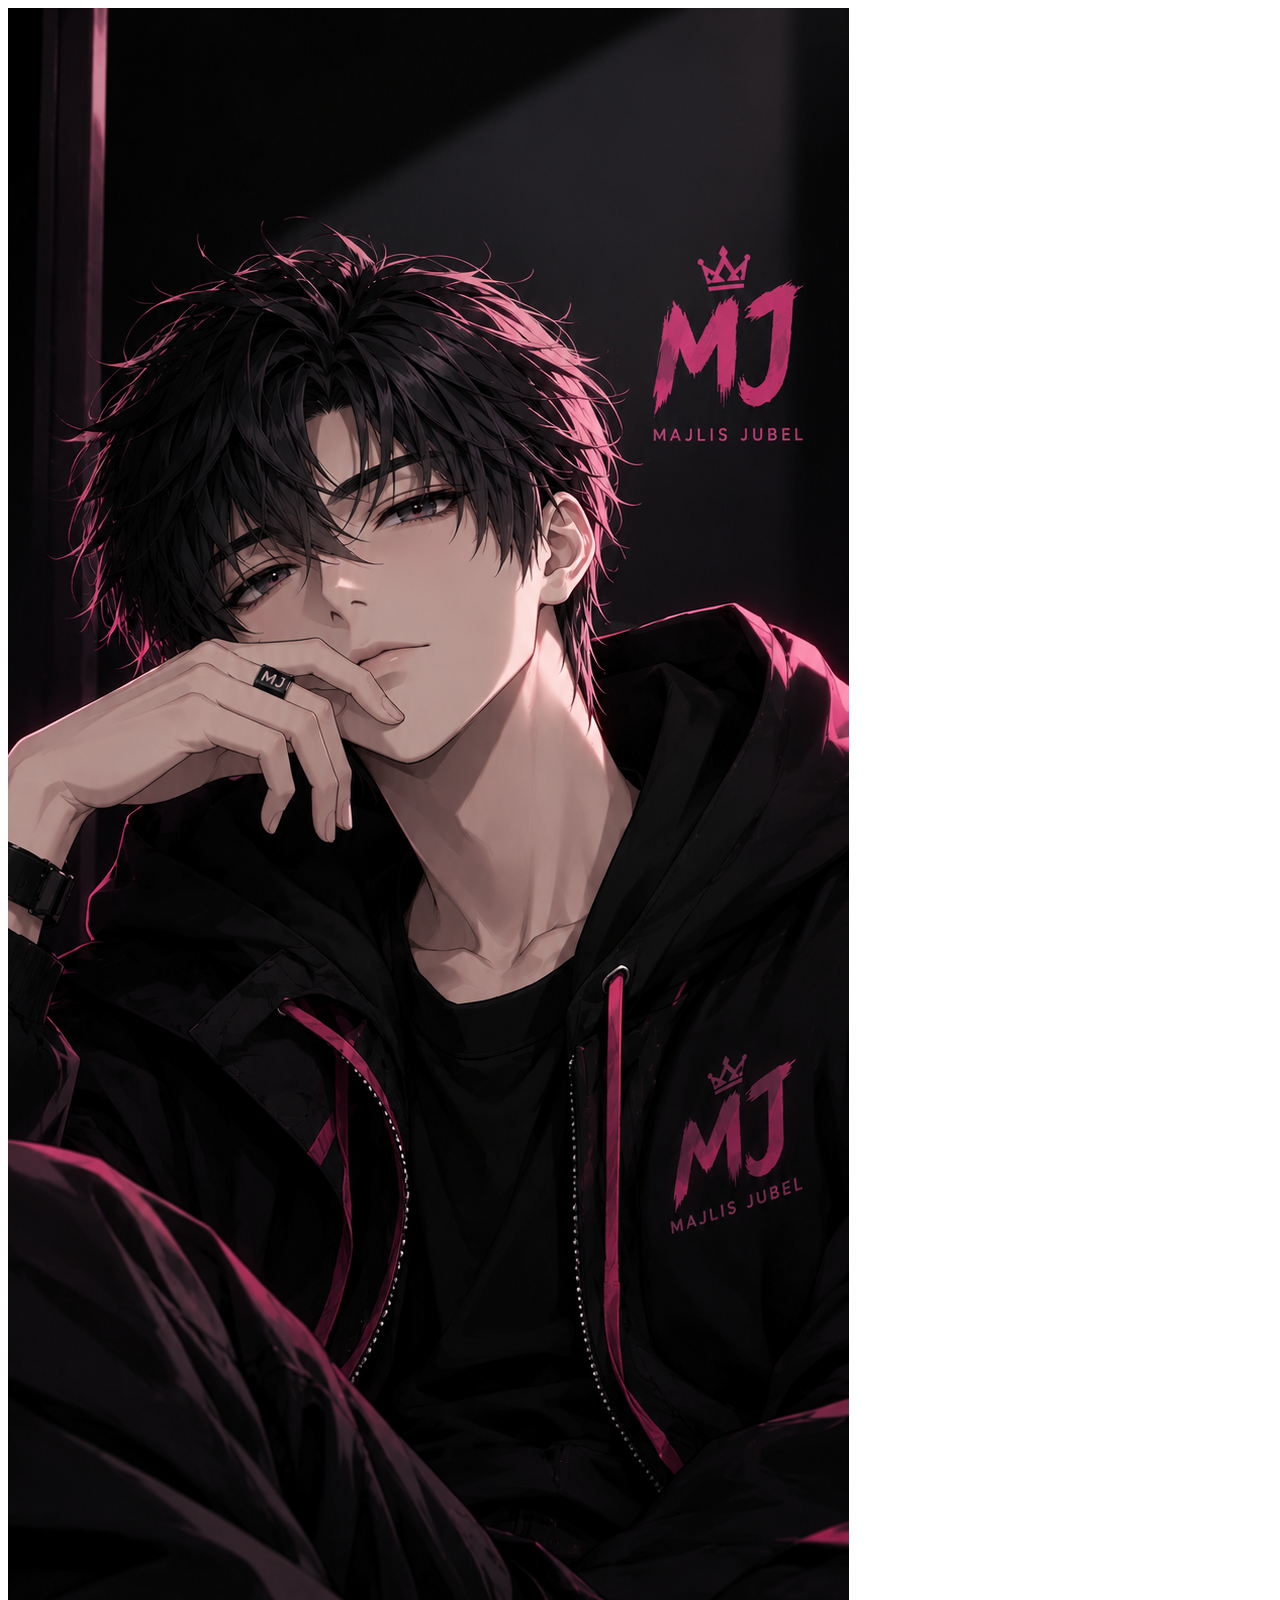
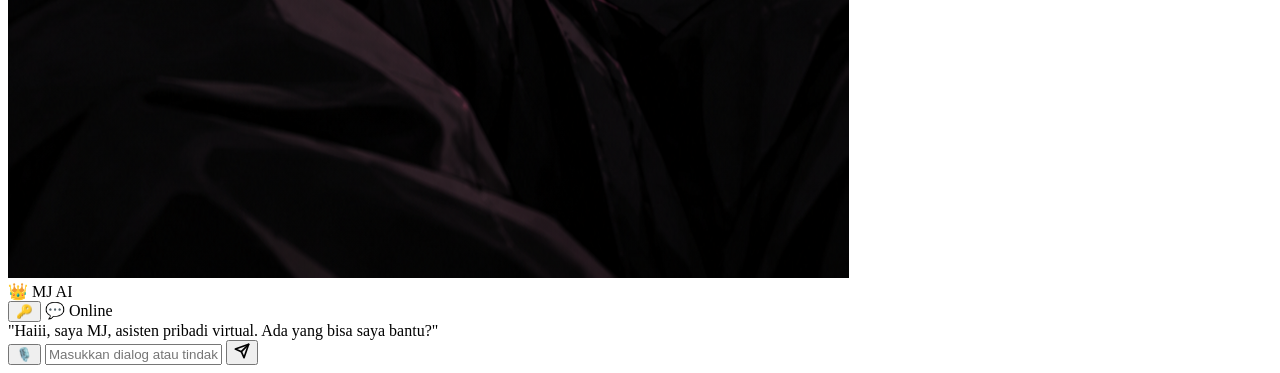
==== index.html @ 2cbb90b8 "Refactor index.html by removing inline styles and scripts Removed extensive inline CSS and JavaScrip" ====
<!DOCTYPE html>
<html lang="id">
<head>
<meta charset="UTF-8">
<meta name="viewport" content="width=device-width, initial-scale=1.0, maximum-scale=1.0, user-scalable=no">
<meta name="theme-color" content="#050203">
<title>MJ AI - Visual Novel Mode</title>
<link rel="stylesheet" href="./style.css">
</head>
<body>

<main>
  <!-- Stage Karakter Sprite di Background -->
  <div class="vn-stage">
    <img id="mj-sprite" class="mj-sprite" src="./netral.png" alt="MJ Character">
  </div>

  <!-- Bar Atas -->
  <div class="vn-top-bar">
    <div>
      👑 <span class="vn-badge">MJ AI</span>
    </div>
    <div class="vn-status-group">
      <button class="vn-icon-btn" id="key-btn" title="Verifikasi Identitas Tuan">🔑</button>
      <span>💬 <span id="status">Online</span></span>
    </div>
  </div>

  <!-- Area Kotak Dialog VN Melayang Transparan -->
  <div id="chat-container">
    <div class="vn-dialogue">
      "Haiii, saya MJ, asisten pribadi virtual. Ada yang bisa saya bantu?"
    </div>
  </div>

  <!-- Panel Input Bawah -->
  <div class="vn-input-panel">
    <button class="vn-icon-btn" id="mic" title="Bicara lewat Suara">🎙️</button>
    <input id="cmd" placeholder="Masukkan dialog atau tindakan berikutnya..." autocomplete="off">
    <button class="vn-send-btn" id="send">
      <svg width="16" height="16" viewBox="0 0 24 24" fill="none" stroke="currentColor" stroke-width="2.5" stroke-linecap="round" stroke-linejoin="round"><line x1="22" y1="2" x2="11" y2="13"></line><polygon points="22 2 15 22 11 13 2 9 22 2"></polygon></svg>
    </button>
  </div>
</main>

<script src="./script.js"></script>
</body>
</html>
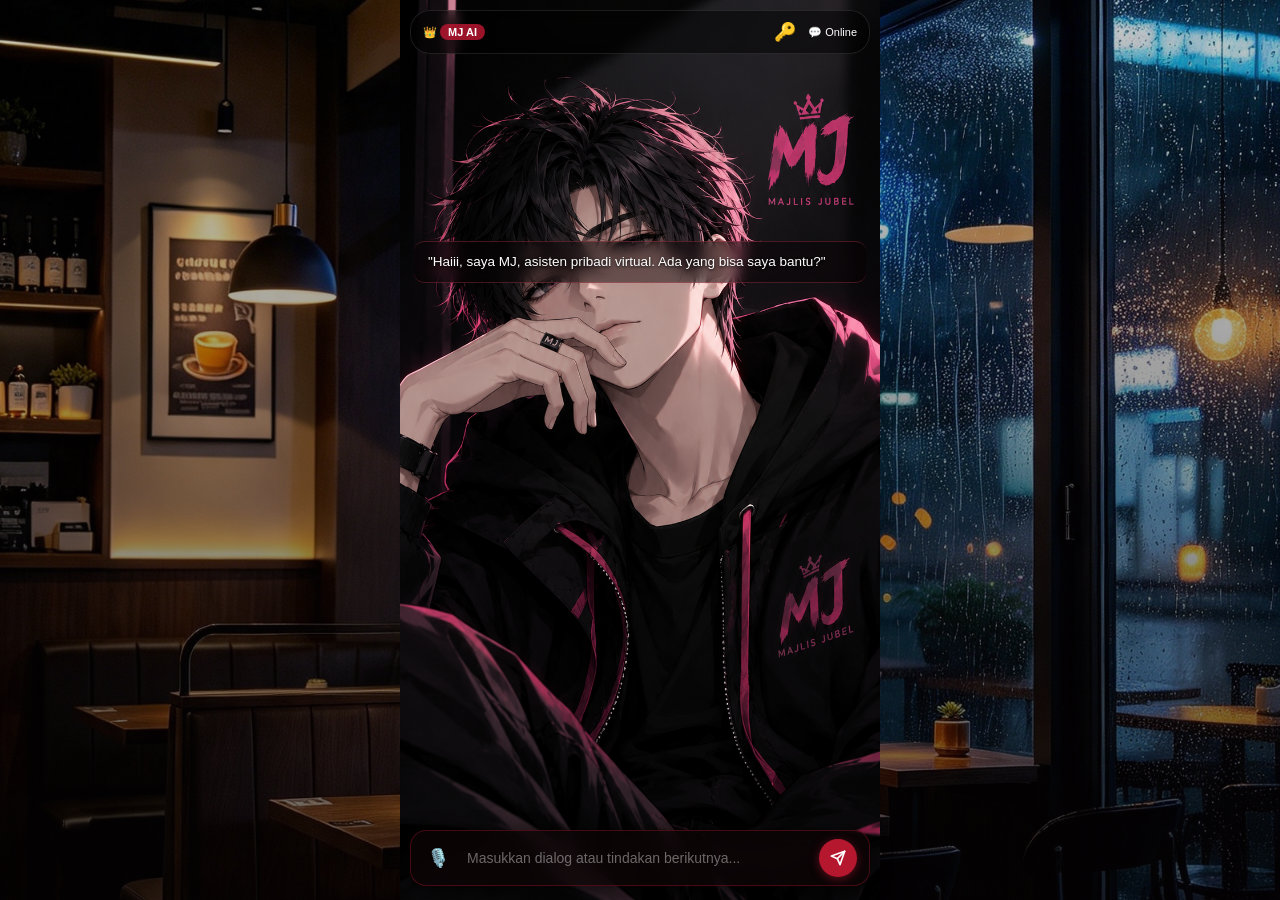
==== commit 65c762e2: "Add versioning to CSS and JS file links" ====
--- a/index.html
+++ b/index.html
@@ -5,7 +5,7 @@
 <meta name="viewport" content="width=device-width, initial-scale=1.0, maximum-scale=1.0, user-scalable=no">
 <meta name="theme-color" content="#050203">
 <title>MJ AI - Visual Novel Mode</title>
-<link rel="stylesheet" href="./style.css">
+<link rel="stylesheet" href="./style.css?v=2">
 </head>
 <body>
 
@@ -43,6 +43,6 @@
   </div>
 </main>
 
-<script src="./script.js"></script>
+<script src="./script.js?v=2"></script>
 </body>
 </html>
--- a/style.css
+++ b/style.css
@@ -0,0 +1,215 @@
+* { box-sizing: border-box; margin: 0; padding: 0; }
+html, body {
+  height: 100%;
+  background-color: #050203;
+  /* Background Kafe Malam */
+  background-image: linear-gradient(rgba(5, 2, 3, 0.2), rgba(5, 2, 3, 0.6)), url('./1792329882709.png');
+  background-size: cover;
+  background-position: center;
+  background-attachment: fixed;
+  color: #ffffff;
+  font-family: -apple-system, BlinkMacSystemFont, "Segoe UI", Roboto, Helvetica, Arial, sans-serif;
+  overflow: hidden;
+}
+
+main {
+  width: 100%;
+  max-width: 480px;
+  height: 100%;
+  margin: 0 auto;
+  display: flex;
+  flex-direction: column;
+  justify-content: space-between;
+  padding: 10px;
+  position: relative;
+}
+
+/* Status Bar Atas ala VN */
+.vn-top-bar {
+  display: flex;
+  gap: 10px;
+  align-items: center;
+  justify-content: space-between;
+  width: 100%;
+  font-size: 11px;
+  background: rgba(0, 0, 0, 0.5);
+  backdrop-filter: blur(6px);
+  padding: 6px 12px;
+  border-radius: 20px;
+  border: 1px solid rgba(255, 255, 255, 0.1);
+  flex-shrink: 0;
+  z-index: 20;
+}
+.vn-badge {
+  background: rgba(181, 23, 47, 0.85);
+  padding: 2px 8px;
+  border-radius: 10px;
+  font-weight: bold;
+}
+
+.vn-status-group {
+  display: flex;
+  align-items: center;
+  gap: 8px;
+}
+
+/* Stage Karakter Sprite di Background Full Layar */
+.vn-stage {
+  position: absolute;
+  top: 0;
+  left: 0;
+  right: 0;
+  bottom: 0;
+  display: flex;
+  justify-content: center;
+  align-items: center;
+  overflow: hidden;
+  z-index: 1;
+  pointer-events: none;
+}
+
+.mj-sprite {
+  width: 100%;
+  height: 100%;
+  object-fit: cover;
+  object-position: center 25%;
+  transition: opacity 0.3s ease-in-out, transform 0.3s ease-in-out;
+  animation: breathing 4s ease-in-out infinite alternate;
+}
+
+@keyframes breathing {
+  0% { transform: scale(1); }
+  100% { transform: scale(1.02); }
+}
+
+/* Area Chat / Dialog Melayang Transparan di atas Karakter */
+#chat-container {
+  flex: 1;
+  max-height: 52vh;
+  overflow-y: auto;
+  display: flex;
+  flex-direction: column;
+  justify-content: flex-start;
+  gap: 8px;
+  padding: 10px 4px;
+  scroll-behavior: smooth;
+  -webkit-overflow-scrolling: touch;
+  z-index: 15;
+  margin-top: 45px;
+}
+
+.vn-dialogue {
+  background: rgba(10, 3, 5, 0.45);
+  backdrop-filter: blur(6px);
+  border-top: 1px solid rgba(255, 77, 102, 0.25);
+  border-bottom: 1px solid rgba(255, 77, 102, 0.25);
+  border-radius: 10px;
+  padding: 10px 14px;
+  font-size: 13.5px;
+  line-height: 1.5;
+  color: #ffffff;
+  text-shadow: 0 1px 3px rgba(0, 0, 0, 0.9);
+  animation: fadeIn 0.3s ease-in-out;
+  word-wrap: break-word;
+}
+
+.vn-dialogue.user-action {
+  background: rgba(181, 23, 47, 0.35);
+  border-color: rgba(255, 51, 75, 0.4);
+  color: #ffccd5;
+  font-style: italic;
+  text-align: right;
+  border-radius: 8px;
+  border-top: none;
+  border-bottom: none;
+}
+
+/* Tombol Putar Ulang Suara */
+.audio-play-btn {
+  display: inline-block;
+  margin-left: 6px;
+  background: rgba(181, 23, 47, 0.85);
+  border: 1px solid rgba(255, 255, 255, 0.3);
+  color: #fff;
+  border-radius: 50%;
+  width: 22px;
+  height: 22px;
+  font-size: 11px;
+  cursor: pointer;
+  vertical-align: middle;
+}
+
+@keyframes fadeIn {
+  from { opacity: 0; transform: translateY(6px); }
+  to { opacity: 1; transform: translateY(0); }
+}
+
+/* Panel Input Bawah */
+.vn-input-panel {
+  background: rgba(12, 4, 6, 0.75);
+  backdrop-filter: blur(10px);
+  border: 1px solid rgba(181, 23, 47, 0.35);
+  border-radius: 16px;
+  padding: 8px 12px;
+  display: flex;
+  align-items: center;
+  gap: 8px;
+  box-shadow: 0 4px 20px rgba(0, 0, 0, 0.7);
+  flex-shrink: 0;
+  z-index: 20;
+  margin-bottom: 4px;
+}
+
+.vn-input-panel input {
+  flex: 1;
+  background: transparent;
+  border: none;
+  color: #fff;
+  font-size: 14px;
+  outline: none;
+  padding: 6px;
+}
+.vn-input-panel input::placeholder {
+  color: rgba(255, 255, 255, 0.4);
+}
+
+.vn-send-btn {
+  background: #b5172f;
+  border: none;
+  width: 38px;
+  height: 38px;
+  border-radius: 50%;
+  display: grid;
+  place-items: center;
+  color: white;
+  cursor: pointer;
+  box-shadow: 0 2px 10px rgba(181, 23, 47, 0.5);
+  flex-shrink: 0;
+}
+.vn-send-btn:disabled { opacity: 0.4; }
+
+.vn-icon-btn {
+  background: transparent;
+  border: none;
+  color: #d1a3a8;
+  font-size: 18px;
+  cursor: pointer;
+  padding: 4px;
+  transition: transform 0.2s, color 0.2s;
+}
+
+.vn-icon-btn.active {
+  color: #ff4d66;
+}
+
+.vn-icon-btn.recording {
+  color: #ff4d66;
+  transform: scale(1.2);
+  animation: pulse 1s infinite alternate;
+}
+
+@keyframes pulse {
+  from { opacity: 0.6; }
+  to { opacity: 1; }
+  }
+  
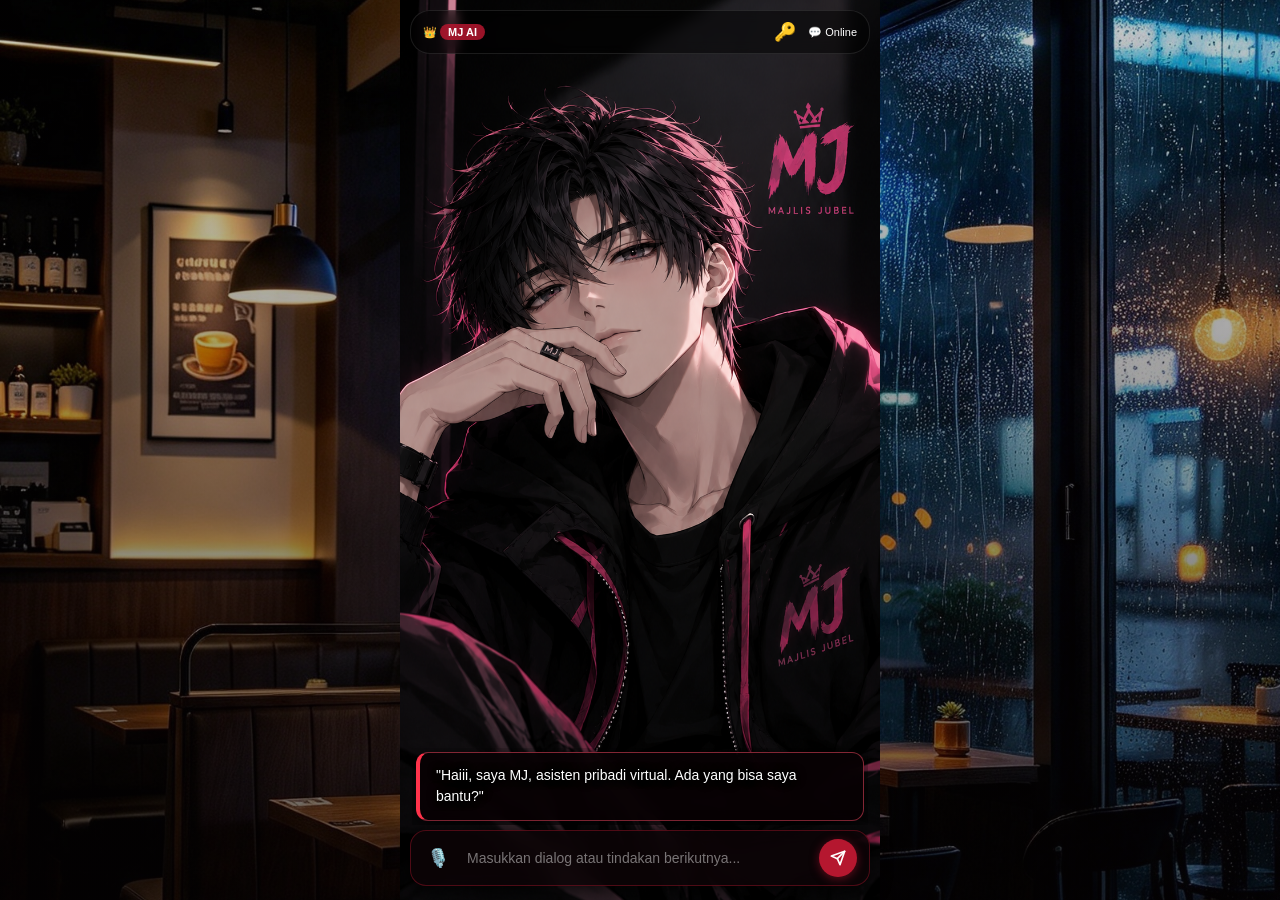
==== commit 603edb26: "Update CSS and JS version references Updated stylesheet and script version references in index.html." ====
--- a/index.html
+++ b/index.html
@@ -5,7 +5,7 @@
 <meta name="viewport" content="width=device-width, initial-scale=1.0, maximum-scale=1.0, user-scalable=no">
 <meta name="theme-color" content="#050203">
 <title>MJ AI - Visual Novel Mode</title>
-<link rel="stylesheet" href="./style.css?v=2">
+<link rel="stylesheet" href="./style.css?v=5">
 </head>
 <body>
 
@@ -43,6 +43,6 @@
   </div>
 </main>
 
-<script src="./script.js?v=2"></script>
+<script src="./script.js?v=5"></script>
 </body>
 </html>
--- a/style.css
+++ b/style.css
@@ -1,4 +1,9 @@
-* { box-sizing: border-box; margin: 0; padding: 0; }
+* { 
+  box-sizing: border-box; 
+  margin: 0; 
+  padding: 0; 
+}
+
 html, body {
   height: 100%;
   background-color: #050203;
@@ -40,6 +45,7 @@
   flex-shrink: 0;
   z-index: 20;
 }
+
 .vn-badge {
   background: rgba(181, 23, 47, 0.85);
   padding: 2px 8px;
@@ -72,7 +78,7 @@
   width: 100%;
   height: 100%;
   object-fit: cover;
-  object-position: center 25%;
+  object-position: center 20%;
   transition: opacity 0.3s ease-in-out, transform 0.3s ease-in-out;
   animation: breathing 4s ease-in-out infinite alternate;
 }
@@ -82,59 +88,76 @@
   100% { transform: scale(1.02); }
 }
 
-/* Area Chat / Dialog Melayang Transparan di atas Karakter */
+/* KOTAK CHAT / CONTAINER DIALOG DI BAWAH (PERSIS REFERENSI VN) */
 #chat-container {
-  flex: 1;
-  max-height: 52vh;
+  position: absolute;
+  bottom: 75px;
+  left: 12px;
+  right: 12px;
+  max-height: 38vh;
   overflow-y: auto;
   display: flex;
   flex-direction: column;
-  justify-content: flex-start;
+  justify-content: flex-end;
   gap: 8px;
-  padding: 10px 4px;
+  padding: 4px;
   scroll-behavior: smooth;
   -webkit-overflow-scrolling: touch;
   z-index: 15;
-  margin-top: 45px;
-}
-
+}
+
+#chat-container::-webkit-scrollbar {
+  width: 3px;
+}
+#chat-container::-webkit-scrollbar-thumb {
+  background: rgba(255, 255, 255, 0.2);
+  border-radius: 4px;
+}
+
+/* KOTAK DIALOG UTAMA (Teks Tajam & Jelas Tanpa Menutupi Wajah) */
 .vn-dialogue {
-  background: rgba(10, 3, 5, 0.45);
-  backdrop-filter: blur(6px);
-  border-top: 1px solid rgba(255, 77, 102, 0.25);
-  border-bottom: 1px solid rgba(255, 77, 102, 0.25);
-  border-radius: 10px;
-  padding: 10px 14px;
-  font-size: 13.5px;
-  line-height: 1.5;
+  background: rgba(8, 2, 4, 0.9);
+  backdrop-filter: blur(8px);
+  border: 1px solid rgba(255, 77, 102, 0.5);
+  border-left: 4px solid #ff334b;
+  border-radius: 12px;
+  padding: 12px 16px;
+  font-size: 14px;
+  line-height: 1.55;
   color: #ffffff;
-  text-shadow: 0 1px 3px rgba(0, 0, 0, 0.9);
+  /* Ketajaman teks ditingkatkan agar sangat kontras dan mudah dibaca */
+  text-shadow: 0 2px 4px rgba(0, 0, 0, 1), 0 0 10px rgba(0, 0, 0, 0.8);
+  font-weight: 500;
   animation: fadeIn 0.3s ease-in-out;
-  word-wrap: break-word;
+  word-break: break-word;
+  box-shadow: 0 8px 24px rgba(0, 0, 0, 0.85);
+  width: 100%;
 }
 
 .vn-dialogue.user-action {
-  background: rgba(181, 23, 47, 0.35);
-  border-color: rgba(255, 51, 75, 0.4);
+  background: rgba(181, 23, 47, 0.7);
+  border: 1px solid rgba(255, 51, 75, 0.9);
+  border-left: 1px solid rgba(255, 51, 75, 0.9);
+  border-right: 4px solid #ff4d66;
   color: #ffccd5;
   font-style: italic;
   text-align: right;
-  border-radius: 8px;
-  border-top: none;
-  border-bottom: none;
+  align-self: flex-end;
+  max-width: 85%;
+  border-radius: 12px;
 }
 
 /* Tombol Putar Ulang Suara */
 .audio-play-btn {
   display: inline-block;
-  margin-left: 6px;
+  margin-left: 8px;
   background: rgba(181, 23, 47, 0.85);
   border: 1px solid rgba(255, 255, 255, 0.3);
   color: #fff;
   border-radius: 50%;
-  width: 22px;
-  height: 22px;
-  font-size: 11px;
+  width: 24px;
+  height: 24px;
+  font-size: 12px;
   cursor: pointer;
   vertical-align: middle;
 }
@@ -146,15 +169,15 @@
 
 /* Panel Input Bawah */
 .vn-input-panel {
-  background: rgba(12, 4, 6, 0.75);
+  background: rgba(12, 4, 6, 0.85);
   backdrop-filter: blur(10px);
-  border: 1px solid rgba(181, 23, 47, 0.35);
+  border: 1px solid rgba(181, 23, 47, 0.4);
   border-radius: 16px;
   padding: 8px 12px;
   display: flex;
   align-items: center;
   gap: 8px;
-  box-shadow: 0 4px 20px rgba(0, 0, 0, 0.7);
+  box-shadow: 0 4px 20px rgba(0, 0, 0, 0.8);
   flex-shrink: 0;
   z-index: 20;
   margin-bottom: 4px;
@@ -169,8 +192,9 @@
   outline: none;
   padding: 6px;
 }
+
 .vn-input-panel input::placeholder {
-  color: rgba(255, 255, 255, 0.4);
+  color: rgba(255, 255, 255, 0.45);
 }
 
 .vn-send-btn {
@@ -186,6 +210,7 @@
   box-shadow: 0 2px 10px rgba(181, 23, 47, 0.5);
   flex-shrink: 0;
 }
+
 .vn-send-btn:disabled { opacity: 0.4; }
 
 .vn-icon-btn {
@@ -211,5 +236,4 @@
 @keyframes pulse {
   from { opacity: 0.6; }
   to { opacity: 1; }
-  }
-  
+}
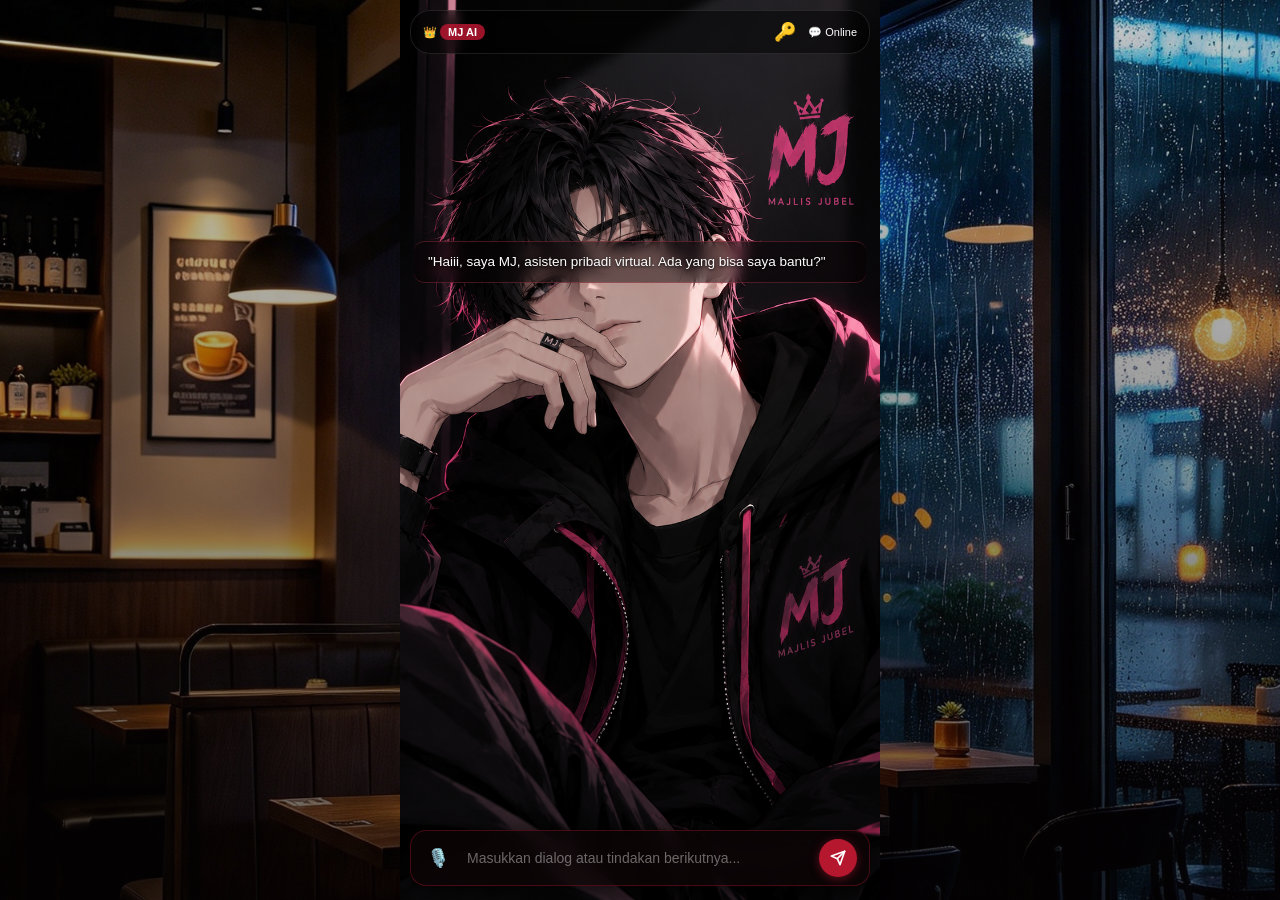
==== commit 4c25a039: "Update index.html" ====
--- a/index.html
+++ b/index.html
@@ -5,7 +5,7 @@
 <meta name="viewport" content="width=device-width, initial-scale=1.0, maximum-scale=1.0, user-scalable=no">
 <meta name="theme-color" content="#050203">
 <title>MJ AI - Visual Novel Mode</title>
-<link rel="stylesheet" href="./style.css?v=5">
+<link rel="stylesheet" href="./style.css?v=99">
 </head>
 <body>
 
@@ -43,6 +43,6 @@
   </div>
 </main>
 
-<script src="./script.js?v=5"></script>
+<script src="./script.js?v=99"></script>
 </body>
 </html>
--- a/style.css
+++ b/style.css
@@ -78,7 +78,7 @@
   width: 100%;
   height: 100%;
   object-fit: cover;
-  object-position: center 20%;
+  object-position: center 25%;
   transition: opacity 0.3s ease-in-out, transform 0.3s ease-in-out;
   animation: breathing 4s ease-in-out infinite alternate;
 }
@@ -88,22 +88,20 @@
   100% { transform: scale(1.02); }
 }
 
-/* KOTAK CHAT / CONTAINER DIALOG DI BAWAH (PERSIS REFERENSI VN) */
+/* Area Chat / Dialog Melayang Transparan di atas Karakter */
 #chat-container {
-  position: absolute;
-  bottom: 75px;
-  left: 12px;
-  right: 12px;
-  max-height: 38vh;
+  flex: 1;
+  max-height: 52vh;
   overflow-y: auto;
   display: flex;
   flex-direction: column;
-  justify-content: flex-end;
+  justify-content: flex-start;
   gap: 8px;
-  padding: 4px;
+  padding: 10px 4px;
   scroll-behavior: smooth;
   -webkit-overflow-scrolling: touch;
   z-index: 15;
+  margin-top: 45px;
 }
 
 #chat-container::-webkit-scrollbar {
@@ -114,50 +112,43 @@
   border-radius: 4px;
 }
 
-/* KOTAK DIALOG UTAMA (Teks Tajam & Jelas Tanpa Menutupi Wajah) */
 .vn-dialogue {
-  background: rgba(8, 2, 4, 0.9);
-  backdrop-filter: blur(8px);
-  border: 1px solid rgba(255, 77, 102, 0.5);
-  border-left: 4px solid #ff334b;
-  border-radius: 12px;
-  padding: 12px 16px;
-  font-size: 14px;
-  line-height: 1.55;
+  background: rgba(10, 3, 5, 0.45);
+  backdrop-filter: blur(6px);
+  border-top: 1px solid rgba(255, 77, 102, 0.25);
+  border-bottom: 1px solid rgba(255, 77, 102, 0.25);
+  border-radius: 10px;
+  padding: 10px 14px;
+  font-size: 13.5px;
+  line-height: 1.5;
   color: #ffffff;
-  /* Ketajaman teks ditingkatkan agar sangat kontras dan mudah dibaca */
-  text-shadow: 0 2px 4px rgba(0, 0, 0, 1), 0 0 10px rgba(0, 0, 0, 0.8);
-  font-weight: 500;
+  text-shadow: 0 1px 3px rgba(0, 0, 0, 0.9);
   animation: fadeIn 0.3s ease-in-out;
-  word-break: break-word;
-  box-shadow: 0 8px 24px rgba(0, 0, 0, 0.85);
-  width: 100%;
+  word-wrap: break-word;
 }
 
 .vn-dialogue.user-action {
-  background: rgba(181, 23, 47, 0.7);
-  border: 1px solid rgba(255, 51, 75, 0.9);
-  border-left: 1px solid rgba(255, 51, 75, 0.9);
-  border-right: 4px solid #ff4d66;
+  background: rgba(181, 23, 47, 0.35);
+  border-color: rgba(255, 51, 75, 0.4);
   color: #ffccd5;
   font-style: italic;
   text-align: right;
-  align-self: flex-end;
-  max-width: 85%;
-  border-radius: 12px;
+  border-radius: 8px;
+  border-top: none;
+  border-bottom: none;
 }
 
 /* Tombol Putar Ulang Suara */
 .audio-play-btn {
   display: inline-block;
-  margin-left: 8px;
+  margin-left: 6px;
   background: rgba(181, 23, 47, 0.85);
   border: 1px solid rgba(255, 255, 255, 0.3);
   color: #fff;
   border-radius: 50%;
-  width: 24px;
-  height: 24px;
-  font-size: 12px;
+  width: 22px;
+  height: 22px;
+  font-size: 11px;
   cursor: pointer;
   vertical-align: middle;
 }
@@ -169,15 +160,15 @@
 
 /* Panel Input Bawah */
 .vn-input-panel {
-  background: rgba(12, 4, 6, 0.85);
+  background: rgba(12, 4, 6, 0.75);
   backdrop-filter: blur(10px);
-  border: 1px solid rgba(181, 23, 47, 0.4);
+  border: 1px solid rgba(181, 23, 47, 0.35);
   border-radius: 16px;
   padding: 8px 12px;
   display: flex;
   align-items: center;
   gap: 8px;
-  box-shadow: 0 4px 20px rgba(0, 0, 0, 0.8);
+  box-shadow: 0 4px 20px rgba(0, 0, 0, 0.7);
   flex-shrink: 0;
   z-index: 20;
   margin-bottom: 4px;
@@ -192,9 +183,8 @@
   outline: none;
   padding: 6px;
 }
-
 .vn-input-panel input::placeholder {
-  color: rgba(255, 255, 255, 0.45);
+  color: rgba(255, 255, 255, 0.4);
 }
 
 .vn-send-btn {
@@ -210,7 +200,6 @@
   box-shadow: 0 2px 10px rgba(181, 23, 47, 0.5);
   flex-shrink: 0;
 }
-
 .vn-send-btn:disabled { opacity: 0.4; }
 
 .vn-icon-btn {
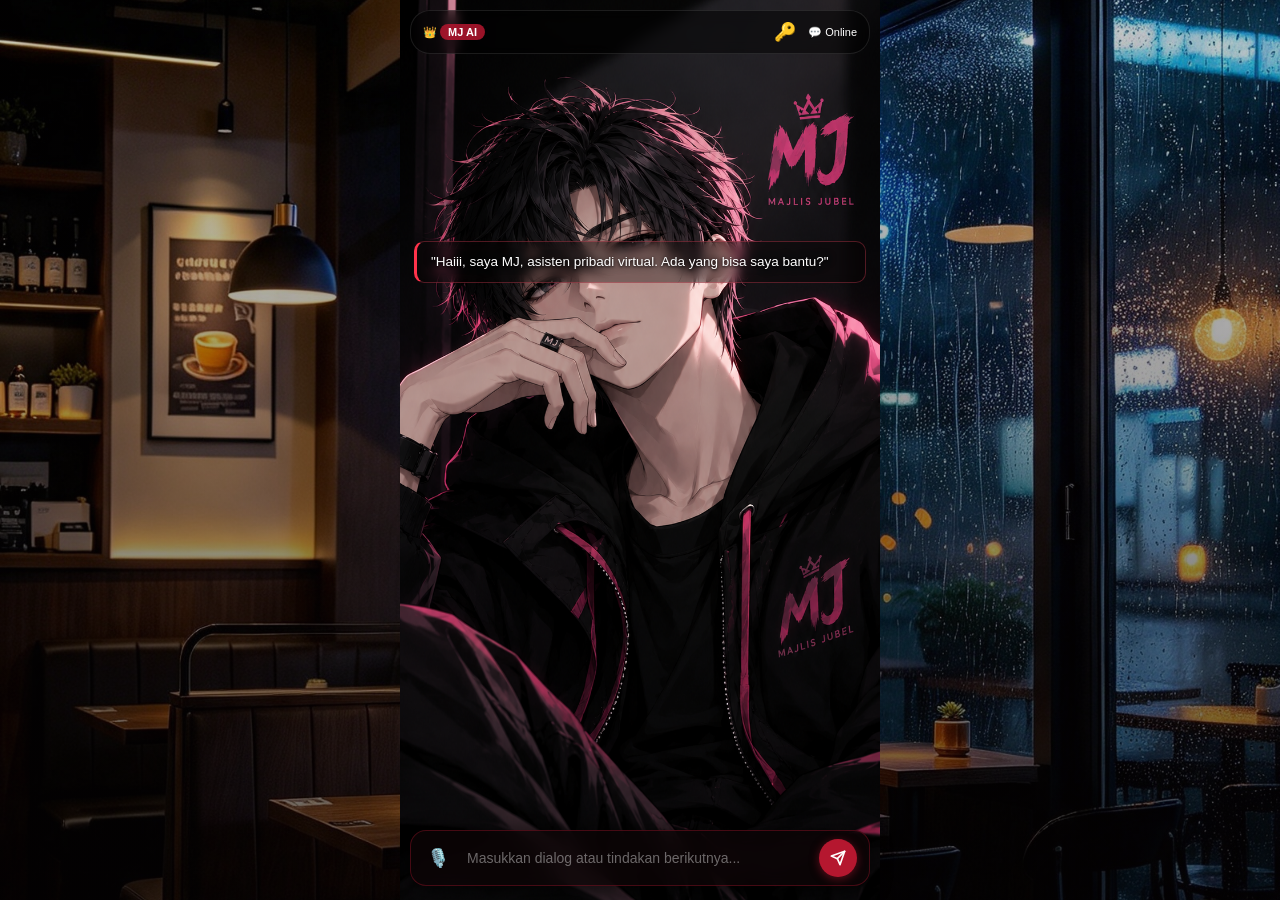
==== commit aed0e954: "Update index.html" ====
--- a/index.html
+++ b/index.html
@@ -5,7 +5,7 @@
 <meta name="viewport" content="width=device-width, initial-scale=1.0, maximum-scale=1.0, user-scalable=no">
 <meta name="theme-color" content="#050203">
 <title>MJ AI - Visual Novel Mode</title>
-<link rel="stylesheet" href="./style.css?v=99">
+<link rel="stylesheet" href="./style.css?v=100">
 </head>
 <body>
 
@@ -43,6 +43,6 @@
   </div>
 </main>
 
-<script src="./script.js?v=99"></script>
+<script src="./script.js?v=100"></script>
 </body>
 </html>
--- a/style.css
+++ b/style.css
@@ -112,30 +112,33 @@
   border-radius: 4px;
 }
 
+/* Kotak Dialog Utama (Semi-Transparan Kaca, Ekspresi Muka MJ Terlihat Jelas) */
 .vn-dialogue {
-  background: rgba(10, 3, 5, 0.45);
-  backdrop-filter: blur(6px);
-  border-top: 1px solid rgba(255, 77, 102, 0.25);
-  border-bottom: 1px solid rgba(255, 77, 102, 0.25);
+  background: rgba(10, 3, 5, 0.35); /* Dibuat transparan halus */
+  backdrop-filter: blur(5px);        /* Blur tipis agar estetis */
+  border: 1px solid rgba(255, 77, 102, 0.3);
+  border-left: 3px solid #ff334b;
   border-radius: 10px;
   padding: 10px 14px;
   font-size: 13.5px;
   line-height: 1.5;
   color: #ffffff;
-  text-shadow: 0 1px 3px rgba(0, 0, 0, 0.9);
+  /* Shadow tebal agar tulisan tetap kontras walau transparan */
+  text-shadow: 0 1px 3px rgba(0, 0, 0, 0.95), 0 0 8px rgba(0, 0, 0, 0.8);
+  font-weight: 500;
   animation: fadeIn 0.3s ease-in-out;
   word-wrap: break-word;
 }
 
+/* Kotak Dialog User (Pesan Pengguna) */
 .vn-dialogue.user-action {
-  background: rgba(181, 23, 47, 0.35);
-  border-color: rgba(255, 51, 75, 0.4);
+  background: rgba(181, 23, 47, 0.3);
+  border: 1px solid rgba(255, 51, 75, 0.4);
+  border-right: 3px solid #ff4d66;
   color: #ffccd5;
   font-style: italic;
   text-align: right;
   border-radius: 8px;
-  border-top: none;
-  border-bottom: none;
 }
 
 /* Tombol Putar Ulang Suara */
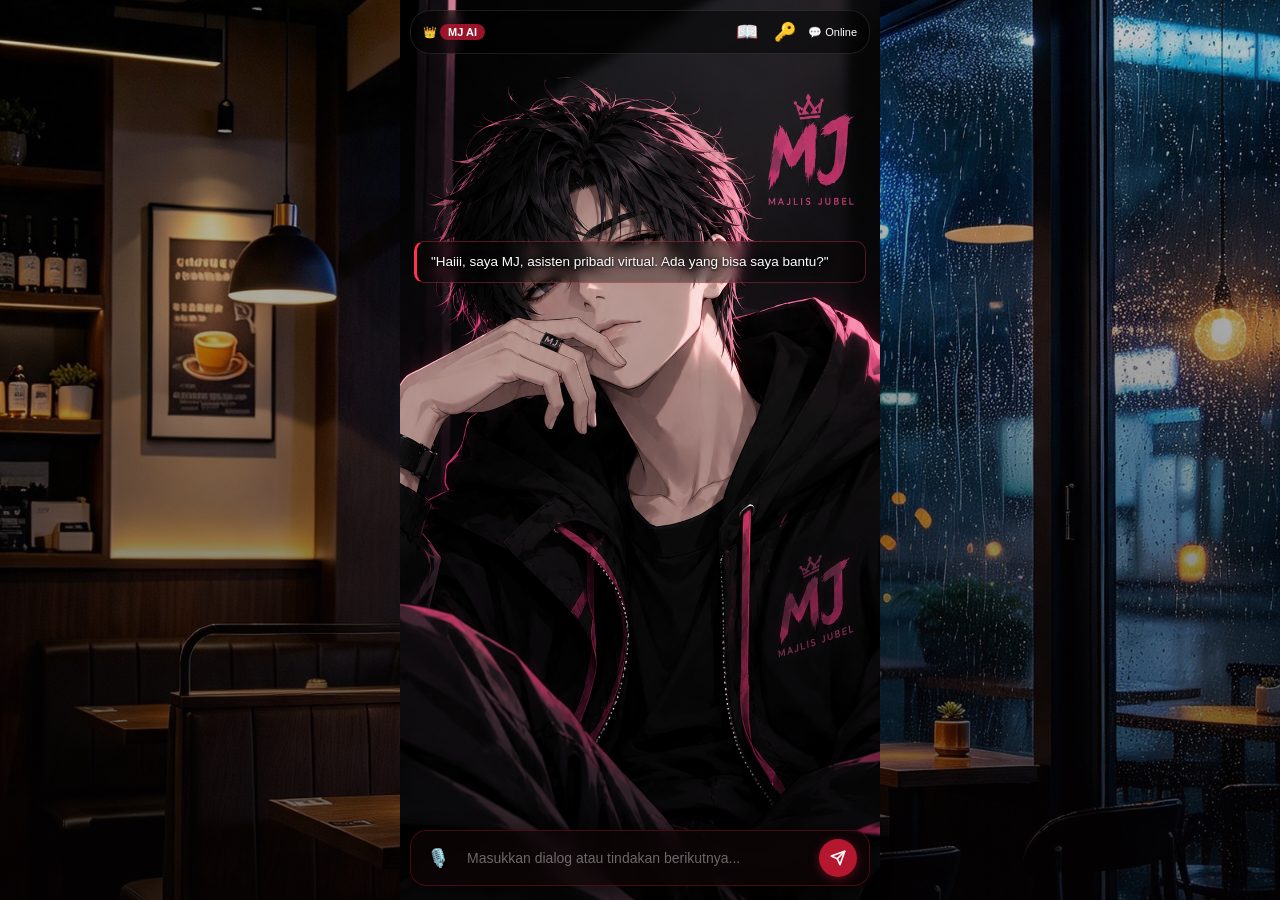
==== commit 65dad69e: "Update version for CSS and JS files in index.html" ====
--- a/index.html
+++ b/index.html
@@ -5,7 +5,7 @@
 <meta name="viewport" content="width=device-width, initial-scale=1.0, maximum-scale=1.0, user-scalable=no">
 <meta name="theme-color" content="#050203">
 <title>MJ AI - Visual Novel Mode</title>
-<link rel="stylesheet" href="./style.css?v=100">
+<link rel="stylesheet" href="./style.css?v=101">
 </head>
 <body>
 
@@ -21,6 +21,8 @@
       👑 <span class="vn-badge">MJ AI</span>
     </div>
     <div class="vn-status-group">
+      <!-- Tombol Navigasi ke Micro-App Al-Qur'an -->
+      <a href="./quran/" class="vn-icon-btn" title="Koreksi Bacaan Al-Qur'an" style="text-decoration: none; display: inline-flex; align-items: center;">📖</a>
       <button class="vn-icon-btn" id="key-btn" title="Verifikasi Identitas Tuan">🔑</button>
       <span>💬 <span id="status">Online</span></span>
     </div>
@@ -43,6 +45,6 @@
   </div>
 </main>
 
-<script src="./script.js?v=100"></script>
+<script src="./script.js?v=101"></script>
 </body>
 </html>
